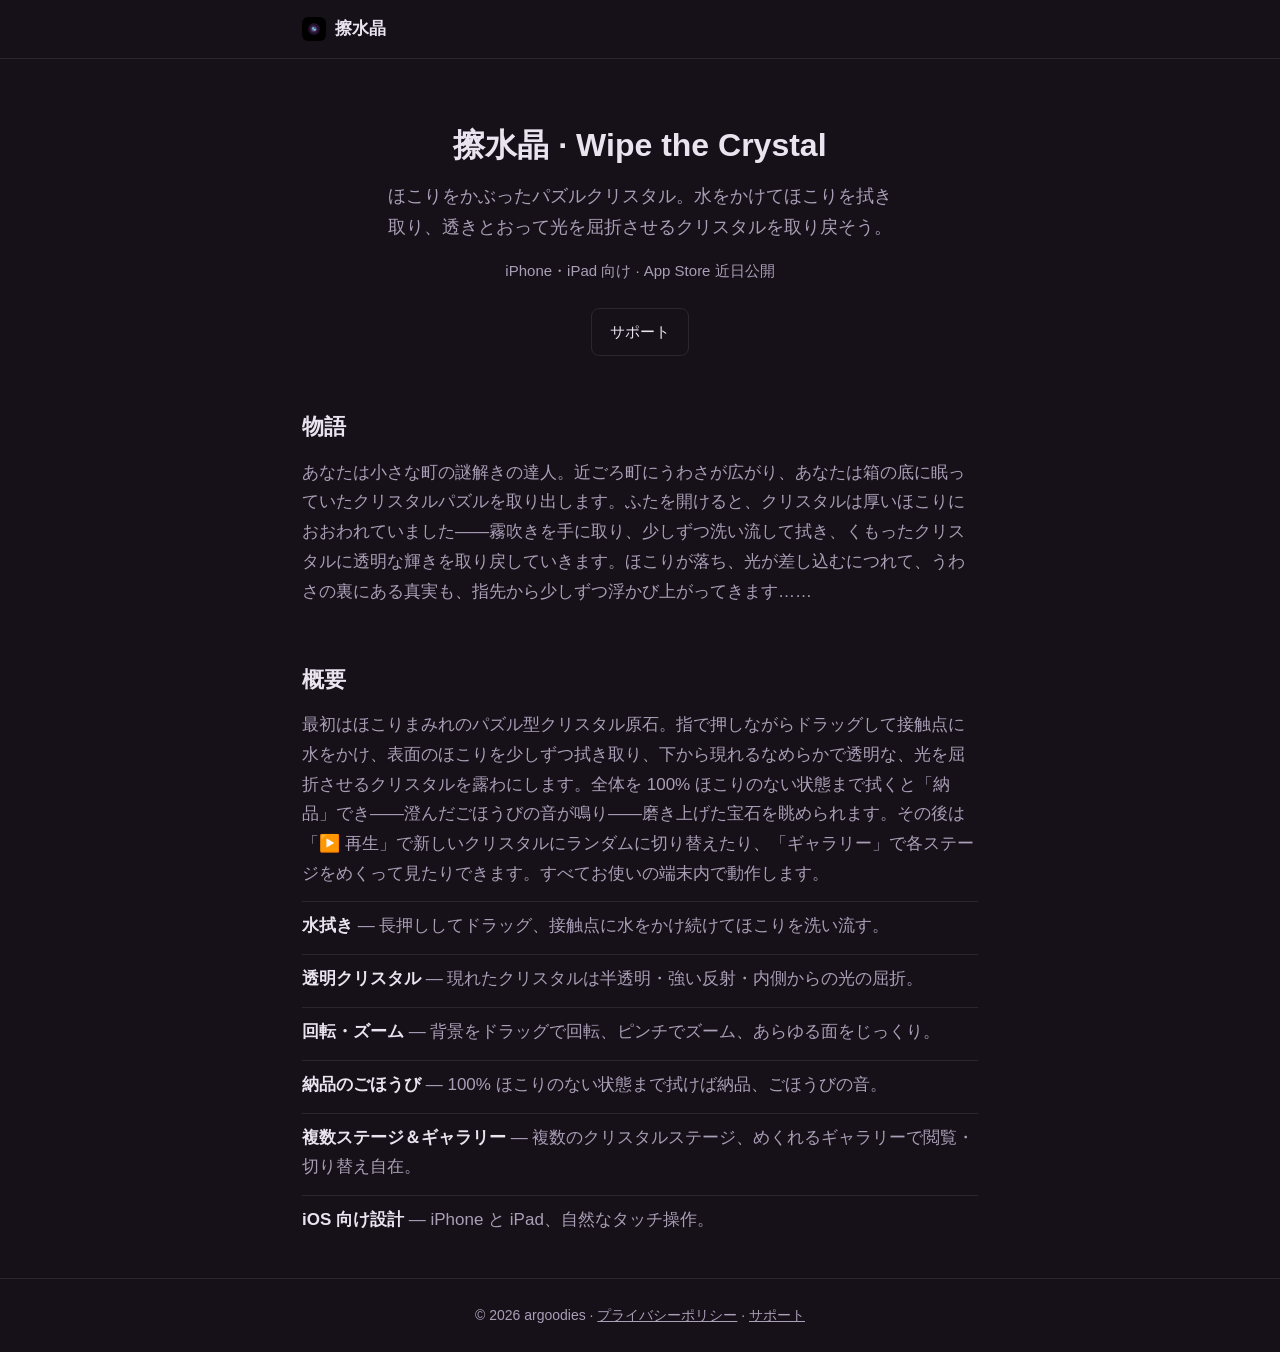
==== index.html @ 5b1e45c4 "Switch the site to Japanese only Rewrite index/support/privacy in Japanese, drop the zh/en bilingual" ====
<!doctype html>
<html lang="ja">
<head>
<meta charset="utf-8">
<meta name="viewport" content="width=device-width,initial-scale=1">
<title>擦水晶 · Wipe the Crystal</title>
<meta name="description" content="擦水晶 — ほこりをかぶったパズルクリスタル。水をかけて拭き、透きとおったクリスタルを取り戻そう。">
<link rel="icon" href="icon.png">
<link rel="apple-touch-icon" href="icon.png">
<link rel="stylesheet" href="style.css">
</head>
<body>
<header class="site"><div class="wrap bar">
  <span class="brand"><img src="icon.png" alt="">擦水晶</span>
</div></header>

<main class="wrap">
  <section class="hero">
    <h1>擦水晶 · Wipe the Crystal</h1>
    <p class="tag">ほこりをかぶったパズルクリスタル。水をかけてほこりを拭き取り、透きとおって光を屈折させるクリスタルを取り戻そう。</p>
    <p class="tag" style="font-size:15px;margin-top:14px">iPhone・iPad 向け · App Store 近日公開</p>
    <div class="cta">
      <a class="btn ghost" href="support.html">サポート</a>
    </div>
  </section>

  <section>
    <h2>物語</h2>
    <p class="muted">あなたは小さな町の謎解きの達人。近ごろ町にうわさが広がり、あなたは箱の底に眠っていたクリスタルパズルを取り出します。ふたを開けると、クリスタルは厚いほこりにおおわれていました——霧吹きを手に取り、少しずつ洗い流して拭き、くもったクリスタルに透明な輝きを取り戻していきます。ほこりが落ち、光が差し込むにつれて、うわさの裏にある真実も、指先から少しずつ浮かび上がってきます……</p>
  </section>

  <section>
    <h2>概要</h2>
    <p class="muted">最初はほこりまみれのパズル型クリスタル原石。指で押しながらドラッグして接触点に水をかけ、表面のほこりを少しずつ拭き取り、下から現れるなめらかで透明な、光を屈折させるクリスタルを露わにします。全体を 100% ほこりのない状態まで拭くと「納品」でき——澄んだごほうびの音が鳴り——磨き上げた宝石を眺められます。その後は「▶️ 再生」で新しいクリスタルにランダムに切り替えたり、「ギャラリー」で各ステージをめくって見たりできます。すべてお使いの端末内で動作します。</p>
    <ul class="feat">
      <li><b>水拭き</b> — 長押ししてドラッグ、接触点に水をかけ続けてほこりを洗い流す。</li>
      <li><b>透明クリスタル</b> — 現れたクリスタルは半透明・強い反射・内側からの光の屈折。</li>
      <li><b>回転・ズーム</b> — 背景をドラッグで回転、ピンチでズーム、あらゆる面をじっくり。</li>
      <li><b>納品のごほうび</b> — 100% ほこりのない状態まで拭けば納品、ごほうびの音。</li>
      <li><b>複数ステージ＆ギャラリー</b> — 複数のクリスタルステージ、めくれるギャラリーで閲覧・切り替え自在。</li>
      <li><b>iOS 向け設計</b> — iPhone と iPad、自然なタッチ操作。</li>
    </ul>
  </section>
</main>

<footer class="site"><div class="wrap">
  © 2026 argoodies · <a href="privacy.html">プライバシーポリシー</a> · <a href="support.html">サポート</a>
</div></footer>
</body>
</html>
---- style.css ----
:root{
  --bg:#161019; --panel:#1f1726; --ink:#e9e4ef; --muted:#a99fb6;
  --accent:#8a6fb0; --line:rgba(255,255,255,.09);
}
*{box-sizing:border-box}
body{
  margin:0; background:var(--bg); color:var(--ink);
  font-size:17px; line-height:1.75;
  font-family:-apple-system,BlinkMacSystemFont,"Segoe UI","PingFang SC","Noto Sans CJK SC",sans-serif;
}
a{color:var(--ink)}
a:hover{color:#fff}
.wrap{max-width:720px; margin:0 auto; padding:0 22px}

header.site{border-bottom:1px solid var(--line)}
.bar{display:flex; align-items:center; gap:12px; height:58px}
.brand{display:flex; align-items:center; gap:9px; font-weight:600}
.brand img{width:24px; height:24px; border-radius:6px}
nav.links{margin-left:auto; display:flex; gap:16px; font-size:15px}
nav.links a{color:var(--muted); text-decoration:none}
nav.links a:hover{color:var(--ink)}
.langbtns{display:flex; gap:4px; margin-left:4px}
.langbtns button{cursor:pointer; border:1px solid var(--line); background:transparent; color:var(--muted);
  border-radius:6px; padding:3px 9px; font-size:13px}
.langbtns button.active{color:var(--ink); border-color:var(--muted)}

.hero{padding:52px 0 30px; text-align:center}
.hero img.appicon{width:76px; height:76px; border-radius:16px; margin-bottom:16px}
h1{font-size:32px; margin:.2em 0; font-weight:700}
.tag{color:var(--muted); font-size:18px; max-width:520px; margin:.4em auto 0}
.cta{margin-top:24px; display:flex; gap:10px; justify-content:center; flex-wrap:wrap}
.btn{display:inline-block; padding:10px 18px; border-radius:8px; text-decoration:none; font-size:15px}
.btn.primary{background:var(--accent); color:#fff}
.btn.ghost{border:1px solid var(--line); color:var(--ink)}

section{padding:22px 0}
h2{font-size:22px; margin:0 0 .5em}
h3{font-size:17px; margin:1.3em 0 .2em; color:var(--ink)}
p{margin:.6em 0}
.muted{color:var(--muted)}
ul{padding-left:20px} li{margin:.25em 0}
.feat{list-style:none; padding:0; margin:12px 0}
.feat li{padding:9px 0; border-top:1px solid var(--line); color:var(--muted)}
.feat li b{color:var(--ink); font-weight:600}
.doc{margin:6px 0 34px}
.doc h2{margin-top:.2em}
.date{color:var(--muted); font-size:14px}
footer.site{border-top:1px solid var(--line); padding:24px 0; color:var(--muted); font-size:14px; text-align:center}
footer.site a{color:var(--muted)}
.lang-en{display:none}
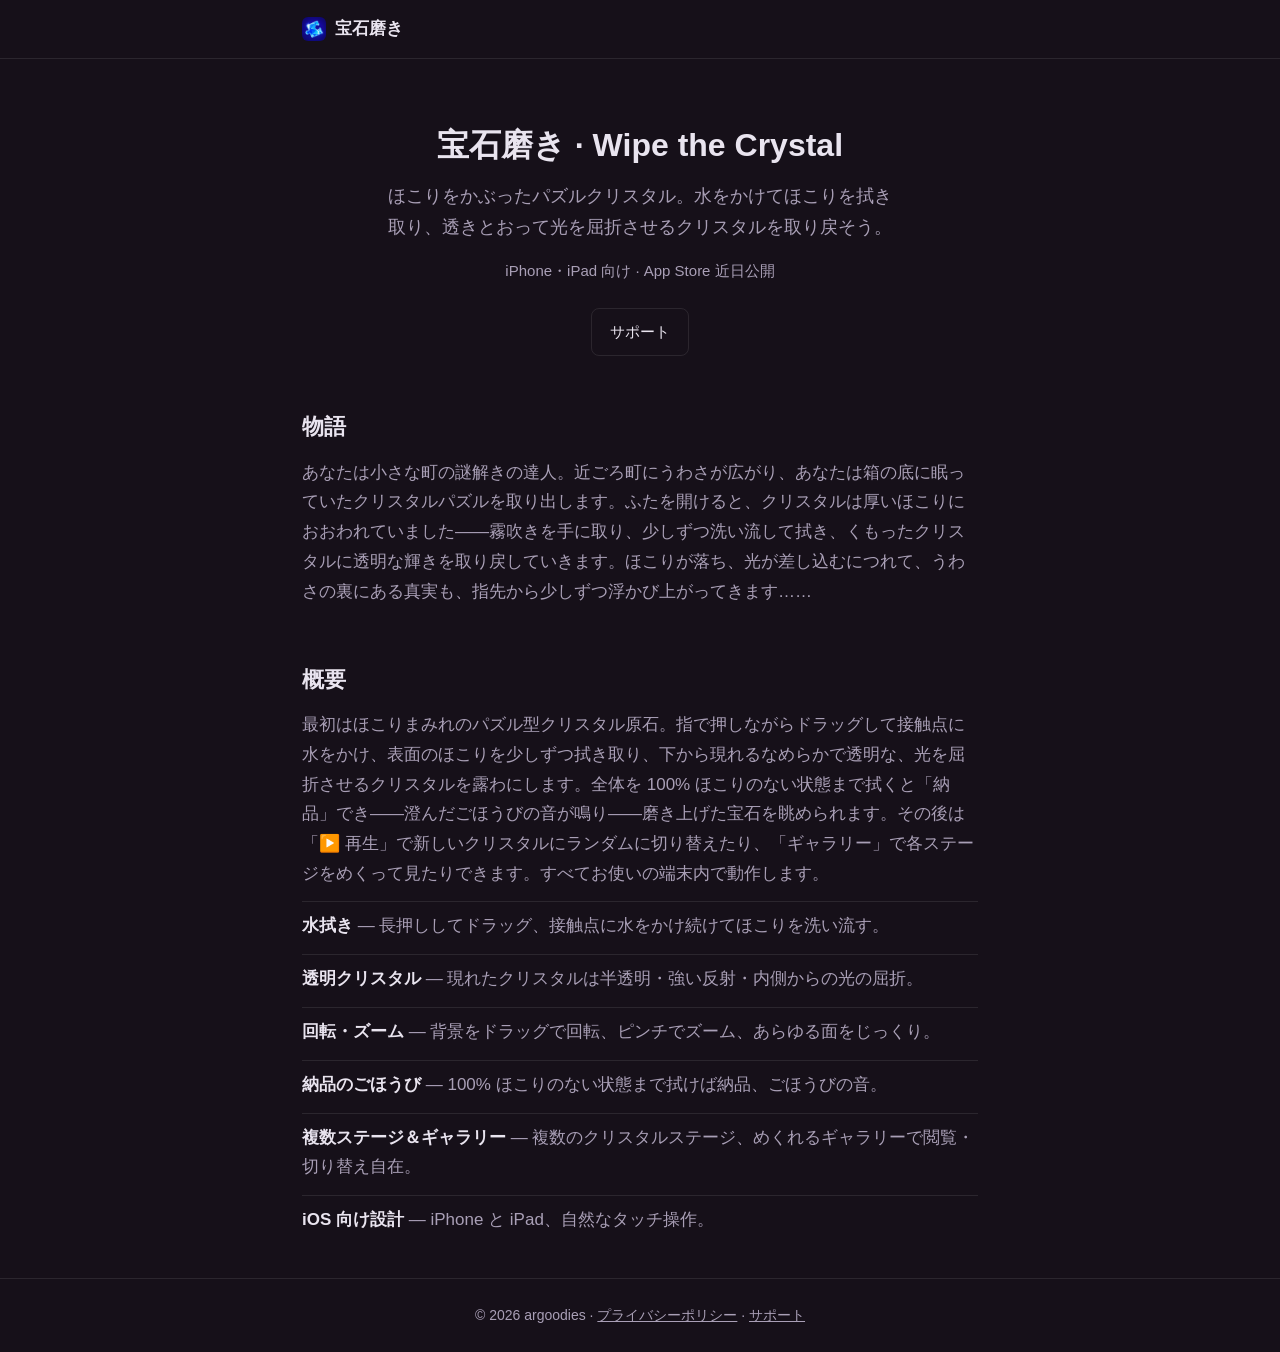
==== commit b0d93787: "Rename brand to 宝石磨き Co-Authored-By: Claude Opus 4.8 <noreply@anthropic.com>" ====
--- a/index.html
+++ b/index.html
@@ -3,20 +3,20 @@
 <head>
 <meta charset="utf-8">
 <meta name="viewport" content="width=device-width,initial-scale=1">
-<title>擦水晶 · Wipe the Crystal</title>
-<meta name="description" content="擦水晶 — ほこりをかぶったパズルクリスタル。水をかけて拭き、透きとおったクリスタルを取り戻そう。">
+<title>宝石磨き · Wipe the Crystal</title>
+<meta name="description" content="宝石磨き — ほこりをかぶったパズルクリスタル。水をかけて拭き、透きとおったクリスタルを取り戻そう。">
 <link rel="icon" href="icon.png">
 <link rel="apple-touch-icon" href="icon.png">
 <link rel="stylesheet" href="style.css">
 </head>
 <body>
 <header class="site"><div class="wrap bar">
-  <span class="brand"><img src="icon.png" alt="">擦水晶</span>
+  <span class="brand"><img src="icon.png" alt="">宝石磨き</span>
 </div></header>
 
 <main class="wrap">
   <section class="hero">
-    <h1>擦水晶 · Wipe the Crystal</h1>
+    <h1>宝石磨き · Wipe the Crystal</h1>
     <p class="tag">ほこりをかぶったパズルクリスタル。水をかけてほこりを拭き取り、透きとおって光を屈折させるクリスタルを取り戻そう。</p>
     <p class="tag" style="font-size:15px;margin-top:14px">iPhone・iPad 向け · App Store 近日公開</p>
     <div class="cta">
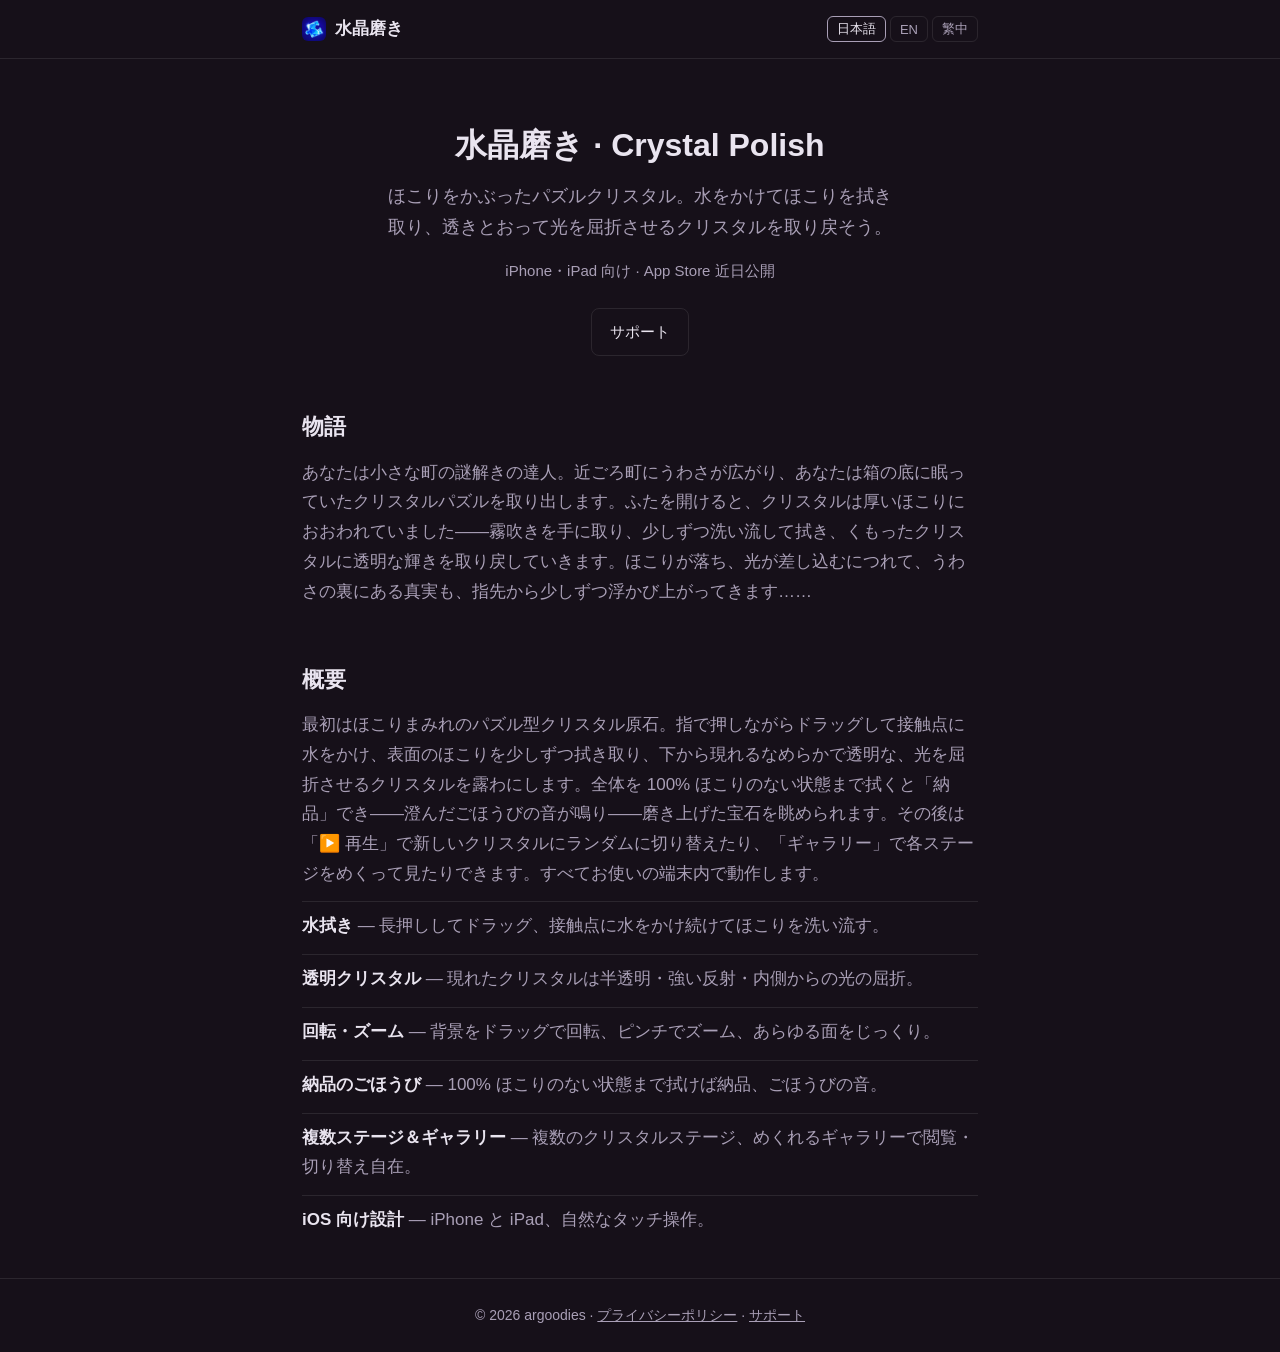
==== commit 1a9ec1e6: "Add Traditional Chinese (擦水晶) alongside Japanese and English Generalize the language toggle to 3 lan" ====
--- a/index.html
+++ b/index.html
@@ -1,50 +1,75 @@
 <!doctype html>
-<html lang="ja">
+<html lang="ja" data-lang="ja">
 <head>
 <meta charset="utf-8">
 <meta name="viewport" content="width=device-width,initial-scale=1">
-<title>宝石磨き · Wipe the Crystal</title>
-<meta name="description" content="宝石磨き — ほこりをかぶったパズルクリスタル。水をかけて拭き、透きとおったクリスタルを取り戻そう。">
+<title>水晶磨き · Crystal Polish · 擦水晶</title>
+<meta name="description" content="水晶磨き / Crystal Polish / 擦水晶 — ほこりをかぶった水晶を水で拭いて磨く癒しの解ストレスゲーム。A relaxing game: spray water to wipe the dust off a crystal and reveal the clear, glinting gem. 噴水擦去水晶上的灰塵，露出透亮折光的水晶。">
+<meta property="og:title" content="水晶磨き · Crystal Polish · 擦水晶">
+<meta property="og:description" content="ほこりをかぶった水晶を拭いて磨く癒しゲーム。Wipe the dust off a crystal and polish it to a clear, glinting gem. 擦去灰塵，讓蒙塵的水晶重新透亮。">
+<meta property="og:type" content="website">
+<meta property="og:image" content="https://argoodies.github.io/crystal-puzzle-page/icon.png">
+<meta name="twitter:card" content="summary">
 <link rel="icon" href="icon.png">
 <link rel="apple-touch-icon" href="icon.png">
 <link rel="stylesheet" href="style.css">
 </head>
 <body>
 <header class="site"><div class="wrap bar">
-  <span class="brand"><img src="icon.png" alt="">宝石磨き</span>
+  <span class="brand"><img src="icon.png" alt=""><span class="lang-ja">水晶磨き</span><span class="lang-en">Crystal Polish</span><span class="lang-zh">擦水晶</span></span>
+  <span class="langbtns"><button data-lang="ja">日本語</button><button data-lang="en">EN</button><button data-lang="zh">繁中</button></span>
 </div></header>
 
 <main class="wrap">
   <section class="hero">
-    <h1>宝石磨き · Wipe the Crystal</h1>
-    <p class="tag">ほこりをかぶったパズルクリスタル。水をかけてほこりを拭き取り、透きとおって光を屈折させるクリスタルを取り戻そう。</p>
-    <p class="tag" style="font-size:15px;margin-top:14px">iPhone・iPad 向け · App Store 近日公開</p>
+    <h1><span class="lang-ja">水晶磨き · Crystal Polish</span><span class="lang-en">Crystal Polish</span><span class="lang-zh">擦水晶 · Crystal Polish</span></h1>
+    <p class="tag">
+      <span class="lang-ja">ほこりをかぶったパズルクリスタル。水をかけてほこりを拭き取り、透きとおって光を屈折させるクリスタルを取り戻そう。</span>
+      <span class="lang-en">A dust-covered puzzle crystal. Spray and wipe away the dust to reveal the clear, glinting gem beneath.</span>
+      <span class="lang-zh">一顆蒙塵的拼圖水晶。噴水擦去灰塵，讓底下透亮、會折射光線的水晶重見天日。</span>
+    </p>
+    <p class="tag" style="font-size:15px;margin-top:14px">
+      <span class="lang-ja">iPhone・iPad 向け · App Store 近日公開</span>
+      <span class="lang-en">Built for iPhone &amp; iPad · Coming soon on the App Store</span>
+      <span class="lang-zh">為 iPhone 與 iPad 打造 · App Store 即將上架</span>
+    </p>
     <div class="cta">
-      <a class="btn ghost" href="support.html">サポート</a>
+      <a class="btn ghost" href="support.html"><span class="lang-ja">サポート</span><span class="lang-en">Support</span><span class="lang-zh">支援中心</span></a>
     </div>
   </section>
 
   <section>
-    <h2>物語</h2>
-    <p class="muted">あなたは小さな町の謎解きの達人。近ごろ町にうわさが広がり、あなたは箱の底に眠っていたクリスタルパズルを取り出します。ふたを開けると、クリスタルは厚いほこりにおおわれていました——霧吹きを手に取り、少しずつ洗い流して拭き、くもったクリスタルに透明な輝きを取り戻していきます。ほこりが落ち、光が差し込むにつれて、うわさの裏にある真実も、指先から少しずつ浮かび上がってきます……</p>
+    <h2><span class="lang-ja">物語</span><span class="lang-en">Story</span><span class="lang-zh">故事</span></h2>
+    <p class="muted">
+      <span class="lang-ja">あなたは小さな町の謎解きの達人。近ごろ町にうわさが広がり、あなたは箱の底に眠っていたクリスタルパズルを取り出します。ふたを開けると、クリスタルは厚いほこりにおおわれていました——霧吹きを手に取り、少しずつ洗い流して拭き、くもったクリスタルに透明な輝きを取り戻していきます。ほこりが落ち、光が差し込むにつれて、うわさの裏にある真実も、指先から少しずつ浮かび上がってきます……</span>
+      <span class="lang-en">You are the puzzle master of a small town. As strange rumors spread, you dig out a long-forgotten crystal puzzle from the bottom of your chest. Lifting the lid, you find it buried under thick dust — so you take up your spray and wash it clean, bit by bit, until the crystal's clear glow returns. As the dust falls away and the light shines through, the truth behind the rumors slowly surfaces beneath your fingertips…</span>
+      <span class="lang-zh">你是小鎮的解謎達人。近來鎮上流言四起，你翻出箱底久未觸碰的水晶拼圖。掀開蓋子，只見它蒙著厚厚一層灰——於是你拿起噴霧，一點一點沖洗、擦拭，讓蒙塵的水晶重新透亮。灰塵落下、光線透入，流言背後的真相也在指尖漸漸浮現……</span>
+    </p>
   </section>
 
   <section>
-    <h2>概要</h2>
-    <p class="muted">最初はほこりまみれのパズル型クリスタル原石。指で押しながらドラッグして接触点に水をかけ、表面のほこりを少しずつ拭き取り、下から現れるなめらかで透明な、光を屈折させるクリスタルを露わにします。全体を 100% ほこりのない状態まで拭くと「納品」でき——澄んだごほうびの音が鳴り——磨き上げた宝石を眺められます。その後は「▶️ 再生」で新しいクリスタルにランダムに切り替えたり、「ギャラリー」で各ステージをめくって見たりできます。すべてお使いの端末内で動作します。</p>
+    <h2><span class="lang-ja">概要</span><span class="lang-en">About</span><span class="lang-zh">簡介</span></h2>
+    <p class="muted">
+      <span class="lang-ja">最初はほこりまみれのパズル型クリスタル原石。指で押しながらドラッグして接触点に水をかけ、表面のほこりを少しずつ拭き取り、下から現れるなめらかで透明な、光を屈折させるクリスタルを露わにします。全体を 100% ほこりのない状態まで拭くと「納品」でき——澄んだごほうびの音が鳴り——磨き上げた宝石を眺められます。その後は「▶️ 再生」で新しいクリスタルにランダムに切り替えたり、「ギャラリー」で各ステージをめくって見たりできます。すべてお使いの端末内で動作します。</span>
+      <span class="lang-en">You start with a dust-covered, puzzle-shaped rough crystal. Hold and drag to spray water at the contact point, wiping the dust away bit by bit to reveal the smooth, translucent, light-refracting crystal underneath. Clean the whole piece to 100% to "deliver" it — a bright reward chime plays — then admire the gem you polished. Afterwards tap Play for a fresh random crystal, or Gallery to page through the levels. Everything runs on your device.</span>
+      <span class="lang-zh">一開始是一塊蒙滿灰塵的拼圖型水晶原石。長按拖曳，在接觸點噴水，把表面的灰塵一點一點擦掉，露出下方光滑、半透明、會折射光線的水晶。整塊擦到 100% 無塵即可「交付」——響起清脆的獎勵音——然後細細欣賞你打磨出的寶石。之後可點「播放」隨機切換到新的水晶，或用「畫廊」翻頁瀏覽各個關卡。全程在你的裝置本機運行。</span>
+    </p>
     <ul class="feat">
-      <li><b>水拭き</b> — 長押ししてドラッグ、接触点に水をかけ続けてほこりを洗い流す。</li>
-      <li><b>透明クリスタル</b> — 現れたクリスタルは半透明・強い反射・内側からの光の屈折。</li>
-      <li><b>回転・ズーム</b> — 背景をドラッグで回転、ピンチでズーム、あらゆる面をじっくり。</li>
-      <li><b>納品のごほうび</b> — 100% ほこりのない状態まで拭けば納品、ごほうびの音。</li>
-      <li><b>複数ステージ＆ギャラリー</b> — 複数のクリスタルステージ、めくれるギャラリーで閲覧・切り替え自在。</li>
-      <li><b>iOS 向け設計</b> — iPhone と iPad、自然なタッチ操作。</li>
+      <li><b><span class="lang-ja">水拭き</span><span class="lang-en">Spray &amp; wipe</span><span class="lang-zh">噴水擦拭</span></b> — <span class="lang-ja">長押ししてドラッグ、接触点に水をかけ続けてほこりを洗い流す。</span><span class="lang-en">press and drag to spray and wash the dust off wherever you touch.</span><span class="lang-zh">長按拖曳，在接觸點持續噴水，把灰塵沖掉。</span></li>
+      <li><b><span class="lang-ja">透明クリスタル</span><span class="lang-en">Clear crystal</span><span class="lang-zh">透明水晶</span></b> — <span class="lang-ja">現れたクリスタルは半透明・強い反射・内側からの光の屈折。</span><span class="lang-en">the revealed crystal is translucent, reflective and glinting.</span><span class="lang-zh">擦出的水晶半透明、強反光、由內透光。</span></li>
+      <li><b><span class="lang-ja">回転・ズーム</span><span class="lang-en">Rotate &amp; zoom</span><span class="lang-zh">旋轉與縮放</span></b> — <span class="lang-ja">背景をドラッグで回転、ピンチでズーム、あらゆる面をじっくり。</span><span class="lang-en">drag to rotate, pinch to zoom, inspect every facet.</span><span class="lang-zh">拖曳背景旋轉、雙指縮放，細看每一個切面。</span></li>
+      <li><b><span class="lang-ja">納品のごほうび</span><span class="lang-en">Deliver &amp; reward</span><span class="lang-zh">交付獎勵</span></b> — <span class="lang-ja">100% ほこりのない状態まで拭けば納品、ごほうびの音。</span><span class="lang-en">clean to 100% to deliver and earn a reward chime.</span><span class="lang-zh">擦到 100% 無塵即可交付，響起獎勵音。</span></li>
+      <li><b><span class="lang-ja">複数ステージ＆ギャラリー</span><span class="lang-en">Levels &amp; gallery</span><span class="lang-zh">多關卡與畫廊</span></b> — <span class="lang-ja">複数のクリスタルステージ、めくれるギャラリーで閲覧・切り替え自在。</span><span class="lang-en">multiple crystal levels, browse the paging gallery and switch anytime.</span><span class="lang-zh">多個水晶關卡，翻頁畫廊隨時瀏覽切換。</span></li>
+      <li><b><span class="lang-ja">iOS 向け設計</span><span class="lang-en">Made for iOS</span><span class="lang-zh">為 iOS 設計</span></b> — <span class="lang-ja">iPhone と iPad、自然なタッチ操作。</span><span class="lang-en">iPhone and iPad, with natural touch controls.</span><span class="lang-zh">iPhone 與 iPad，自然的觸控操作。</span></li>
     </ul>
   </section>
 </main>
 
 <footer class="site"><div class="wrap">
-  © 2026 argoodies · <a href="privacy.html">プライバシーポリシー</a> · <a href="support.html">サポート</a>
+  <span class="lang-ja">© 2026 argoodies · <a href="privacy.html">プライバシーポリシー</a> · <a href="support.html">サポート</a></span>
+  <span class="lang-en">© 2026 argoodies · <a href="privacy.html">Privacy</a> · <a href="support.html">Support</a></span>
+  <span class="lang-zh">© 2026 argoodies · <a href="privacy.html">隱私權政策</a> · <a href="support.html">支援中心</a></span>
 </div></footer>
+<script src="lang.js"></script>
 </body>
 </html>
--- a/style.css
+++ b/style.css
@@ -19,13 +19,12 @@
 nav.links{margin-left:auto; display:flex; gap:16px; font-size:15px}
 nav.links a{color:var(--muted); text-decoration:none}
 nav.links a:hover{color:var(--ink)}
-.langbtns{display:flex; gap:4px; margin-left:4px}
+.langbtns{display:flex; gap:4px; margin-left:auto}
 .langbtns button{cursor:pointer; border:1px solid var(--line); background:transparent; color:var(--muted);
   border-radius:6px; padding:3px 9px; font-size:13px}
 .langbtns button.active{color:var(--ink); border-color:var(--muted)}
 
 .hero{padding:52px 0 30px; text-align:center}
-.hero img.appicon{width:76px; height:76px; border-radius:16px; margin-bottom:16px}
 h1{font-size:32px; margin:.2em 0; font-weight:700}
 .tag{color:var(--muted); font-size:18px; max-width:520px; margin:.4em auto 0}
 .cta{margin-top:24px; display:flex; gap:10px; justify-content:center; flex-wrap:wrap}
@@ -47,4 +46,7 @@
 .date{color:var(--muted); font-size:14px}
 footer.site{border-top:1px solid var(--line); padding:24px 0; color:var(--muted); font-size:14px; text-align:center}
 footer.site a{color:var(--muted)}
-.lang-en{display:none}
+/* 未激活的语言隐藏；激活的语言不加 display 规则 → 保持元素本身的 inline/block */
+html:not([data-lang="ja"]) .lang-ja{display:none}
+html:not([data-lang="en"]) .lang-en{display:none}
+html:not([data-lang="zh"]) .lang-zh{display:none}
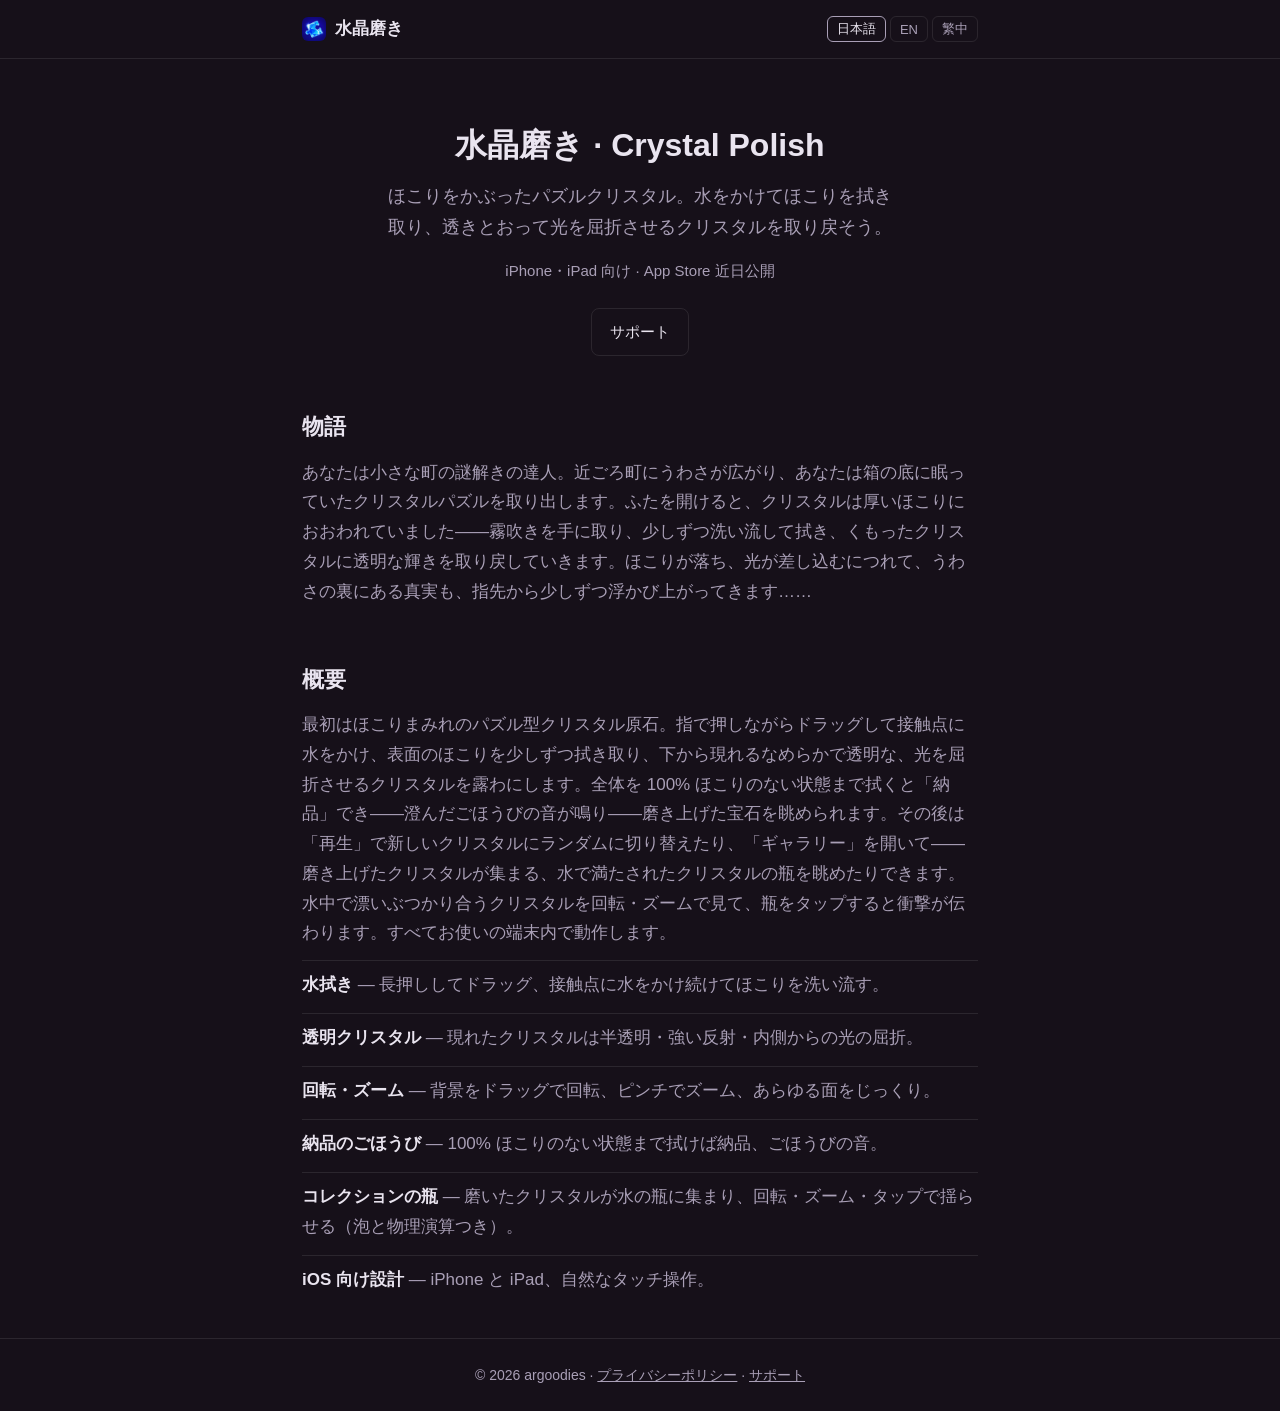
==== commit 058258f4: "Pages: describe the collection jar (not a paging level gallery); refresh gallery text Gallery now op" ====
--- a/index.html
+++ b/index.html
@@ -50,16 +50,16 @@
   <section>
     <h2><span class="lang-ja">概要</span><span class="lang-en">About</span><span class="lang-zh">簡介</span></h2>
     <p class="muted">
-      <span class="lang-ja">最初はほこりまみれのパズル型クリスタル原石。指で押しながらドラッグして接触点に水をかけ、表面のほこりを少しずつ拭き取り、下から現れるなめらかで透明な、光を屈折させるクリスタルを露わにします。全体を 100% ほこりのない状態まで拭くと「納品」でき——澄んだごほうびの音が鳴り——磨き上げた宝石を眺められます。その後は「▶️ 再生」で新しいクリスタルにランダムに切り替えたり、「ギャラリー」で各ステージをめくって見たりできます。すべてお使いの端末内で動作します。</span>
-      <span class="lang-en">You start with a dust-covered, puzzle-shaped rough crystal. Hold and drag to spray water at the contact point, wiping the dust away bit by bit to reveal the smooth, translucent, light-refracting crystal underneath. Clean the whole piece to 100% to "deliver" it — a bright reward chime plays — then admire the gem you polished. Afterwards tap Play for a fresh random crystal, or Gallery to page through the levels. Everything runs on your device.</span>
-      <span class="lang-zh">一開始是一塊蒙滿灰塵的拼圖型水晶原石。長按拖曳，在接觸點噴水，把表面的灰塵一點一點擦掉，露出下方光滑、半透明、會折射光線的水晶。整塊擦到 100% 無塵即可「交付」——響起清脆的獎勵音——然後細細欣賞你打磨出的寶石。之後可點「播放」隨機切換到新的水晶，或用「畫廊」翻頁瀏覽各個關卡。全程在你的裝置本機運行。</span>
+      <span class="lang-ja">最初はほこりまみれのパズル型クリスタル原石。指で押しながらドラッグして接触点に水をかけ、表面のほこりを少しずつ拭き取り、下から現れるなめらかで透明な、光を屈折させるクリスタルを露わにします。全体を 100% ほこりのない状態まで拭くと「納品」でき——澄んだごほうびの音が鳴り——磨き上げた宝石を眺められます。その後は「再生」で新しいクリスタルにランダムに切り替えたり、「ギャラリー」を開いて——磨き上げたクリスタルが集まる、水で満たされたクリスタルの瓶を眺めたりできます。水中で漂いぶつかり合うクリスタルを回転・ズームで見て、瓶をタップすると衝撃が伝わります。すべてお使いの端末内で動作します。</span>
+      <span class="lang-en">You start with a dust-covered, puzzle-shaped rough crystal. Hold and drag to spray water at the contact point, wiping the dust away bit by bit to reveal the smooth, translucent, light-refracting crystal underneath. Clean the whole piece to 100% to "deliver" it — a bright reward chime plays — then admire the gem you polished. Afterwards tap Play for a fresh random crystal, or open the Gallery — a water-filled crystal jar that collects every crystal you've polished, drifting and bumping in the water; rotate and pinch to look around, and tap the jar to send an impact through them. Everything runs on your device.</span>
+      <span class="lang-zh">一開始是一塊蒙滿灰塵的拼圖型水晶原石。長按拖曳，在接觸點噴水，把表面的灰塵一點一點擦掉，露出下方光滑、半透明、會折射光線的水晶。整塊擦到 100% 無塵即可「交付」——響起清脆的獎勵音——然後細細欣賞你打磨出的寶石。之後可點「播放」隨機切換到新的水晶，或開啟「畫廊」——一個裝滿水的水晶寶瓶，收集你打磨過的每一顆水晶，在水中漂浮、互相碰撞；拖曳旋轉、雙指縮放細看，點擊寶瓶還能產生衝擊。全程在你的裝置本機運行。</span>
     </p>
     <ul class="feat">
       <li><b><span class="lang-ja">水拭き</span><span class="lang-en">Spray &amp; wipe</span><span class="lang-zh">噴水擦拭</span></b> — <span class="lang-ja">長押ししてドラッグ、接触点に水をかけ続けてほこりを洗い流す。</span><span class="lang-en">press and drag to spray and wash the dust off wherever you touch.</span><span class="lang-zh">長按拖曳，在接觸點持續噴水，把灰塵沖掉。</span></li>
       <li><b><span class="lang-ja">透明クリスタル</span><span class="lang-en">Clear crystal</span><span class="lang-zh">透明水晶</span></b> — <span class="lang-ja">現れたクリスタルは半透明・強い反射・内側からの光の屈折。</span><span class="lang-en">the revealed crystal is translucent, reflective and glinting.</span><span class="lang-zh">擦出的水晶半透明、強反光、由內透光。</span></li>
       <li><b><span class="lang-ja">回転・ズーム</span><span class="lang-en">Rotate &amp; zoom</span><span class="lang-zh">旋轉與縮放</span></b> — <span class="lang-ja">背景をドラッグで回転、ピンチでズーム、あらゆる面をじっくり。</span><span class="lang-en">drag to rotate, pinch to zoom, inspect every facet.</span><span class="lang-zh">拖曳背景旋轉、雙指縮放，細看每一個切面。</span></li>
       <li><b><span class="lang-ja">納品のごほうび</span><span class="lang-en">Deliver &amp; reward</span><span class="lang-zh">交付獎勵</span></b> — <span class="lang-ja">100% ほこりのない状態まで拭けば納品、ごほうびの音。</span><span class="lang-en">clean to 100% to deliver and earn a reward chime.</span><span class="lang-zh">擦到 100% 無塵即可交付，響起獎勵音。</span></li>
-      <li><b><span class="lang-ja">複数ステージ＆ギャラリー</span><span class="lang-en">Levels &amp; gallery</span><span class="lang-zh">多關卡與畫廊</span></b> — <span class="lang-ja">複数のクリスタルステージ、めくれるギャラリーで閲覧・切り替え自在。</span><span class="lang-en">multiple crystal levels, browse the paging gallery and switch anytime.</span><span class="lang-zh">多個水晶關卡，翻頁畫廊隨時瀏覽切換。</span></li>
+      <li><b><span class="lang-ja">コレクションの瓶</span><span class="lang-en">Collection jar</span><span class="lang-zh">收藏寶瓶</span></b> — <span class="lang-ja">磨いたクリスタルが水の瓶に集まり、回転・ズーム・タップで揺らせる（泡と物理演算つき）。</span><span class="lang-en">every polished crystal gathers in a water-filled jar; rotate, zoom and tap to jostle them, with bubbles and physics.</span><span class="lang-zh">打磨過的水晶會集中到一個水瓶裡，可旋轉、縮放、點擊晃動（含氣泡與物理）。</span></li>
       <li><b><span class="lang-ja">iOS 向け設計</span><span class="lang-en">Made for iOS</span><span class="lang-zh">為 iOS 設計</span></b> — <span class="lang-ja">iPhone と iPad、自然なタッチ操作。</span><span class="lang-en">iPhone and iPad, with natural touch controls.</span><span class="lang-zh">iPhone 與 iPad，自然的觸控操作。</span></li>
     </ul>
   </section>
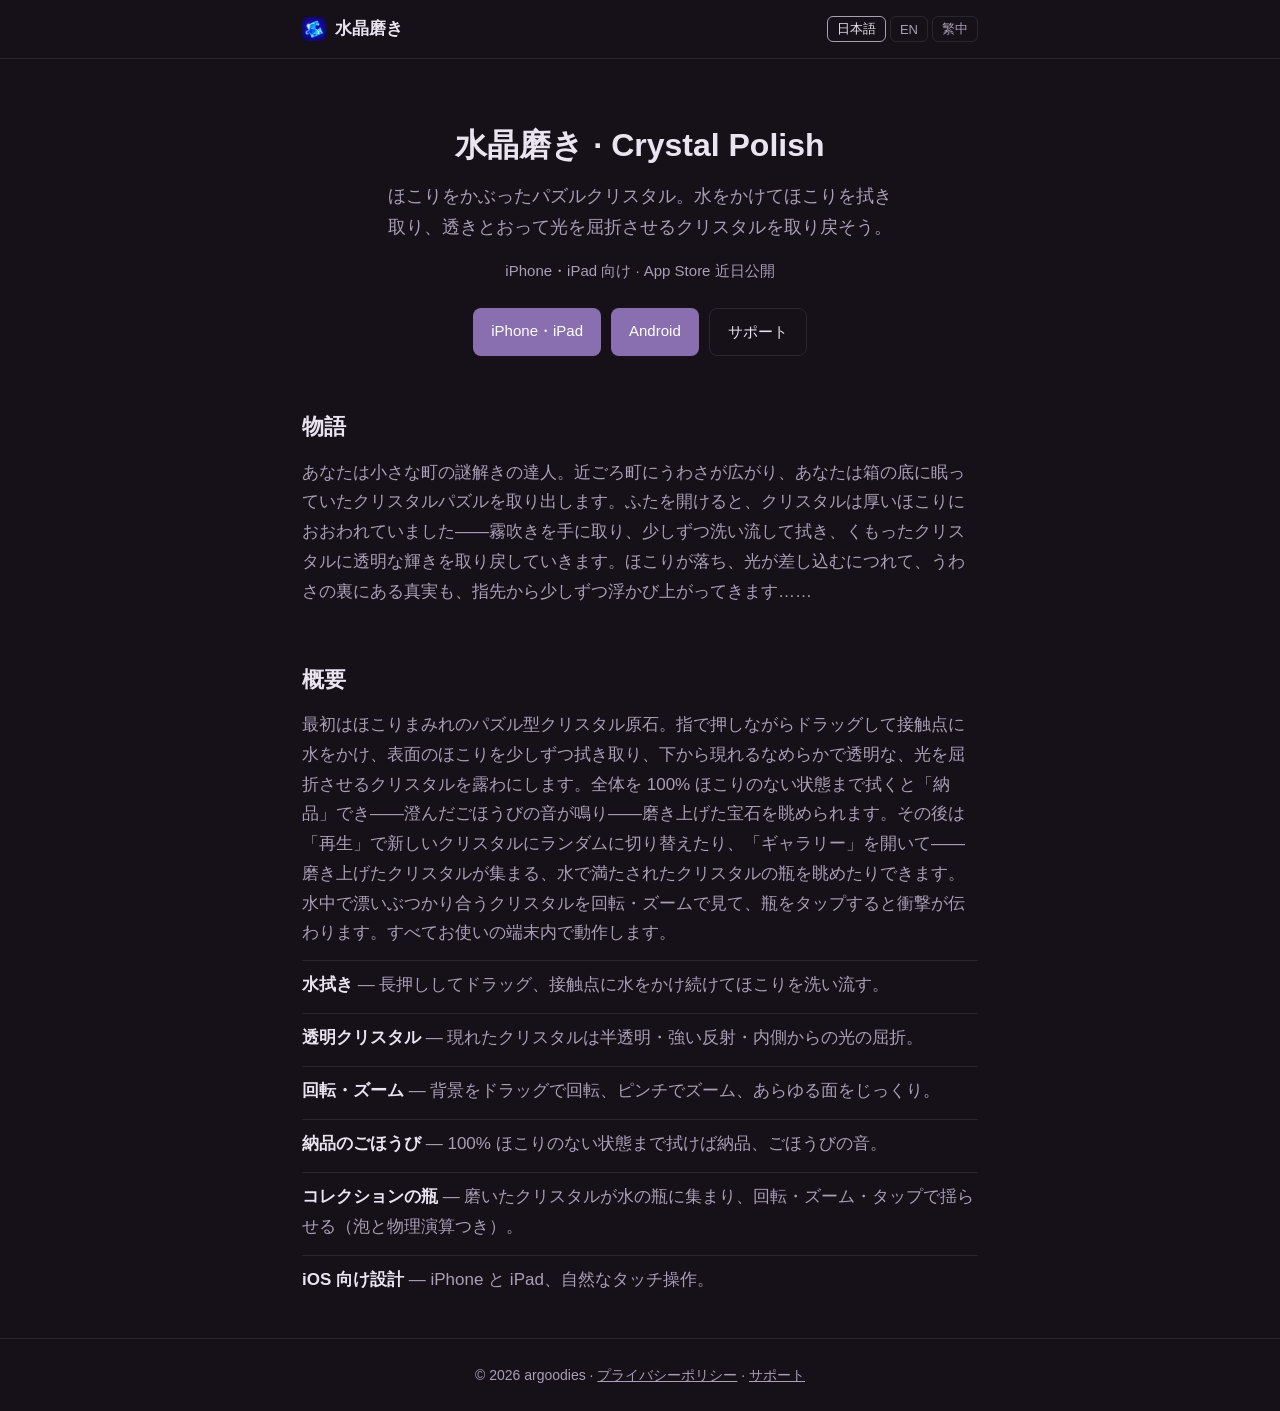
==== commit 00c22265: "Pages: add Android (APK) and iOS (TestFlight) download pages android.html links to the GitHub releas" ====
--- a/index.html
+++ b/index.html
@@ -34,6 +34,8 @@
       <span class="lang-zh">為 iPhone 與 iPad 打造 · App Store 即將上架</span>
     </p>
     <div class="cta">
+      <a class="btn primary" href="ios.html"><span class="lang-ja">iPhone・iPad</span><span class="lang-en">iOS</span><span class="lang-zh">iOS</span></a>
+      <a class="btn primary" href="android.html"><span class="lang-ja">Android</span><span class="lang-en">Android</span><span class="lang-zh">Android</span></a>
       <a class="btn ghost" href="support.html"><span class="lang-ja">サポート</span><span class="lang-en">Support</span><span class="lang-zh">支援中心</span></a>
     </div>
   </section>
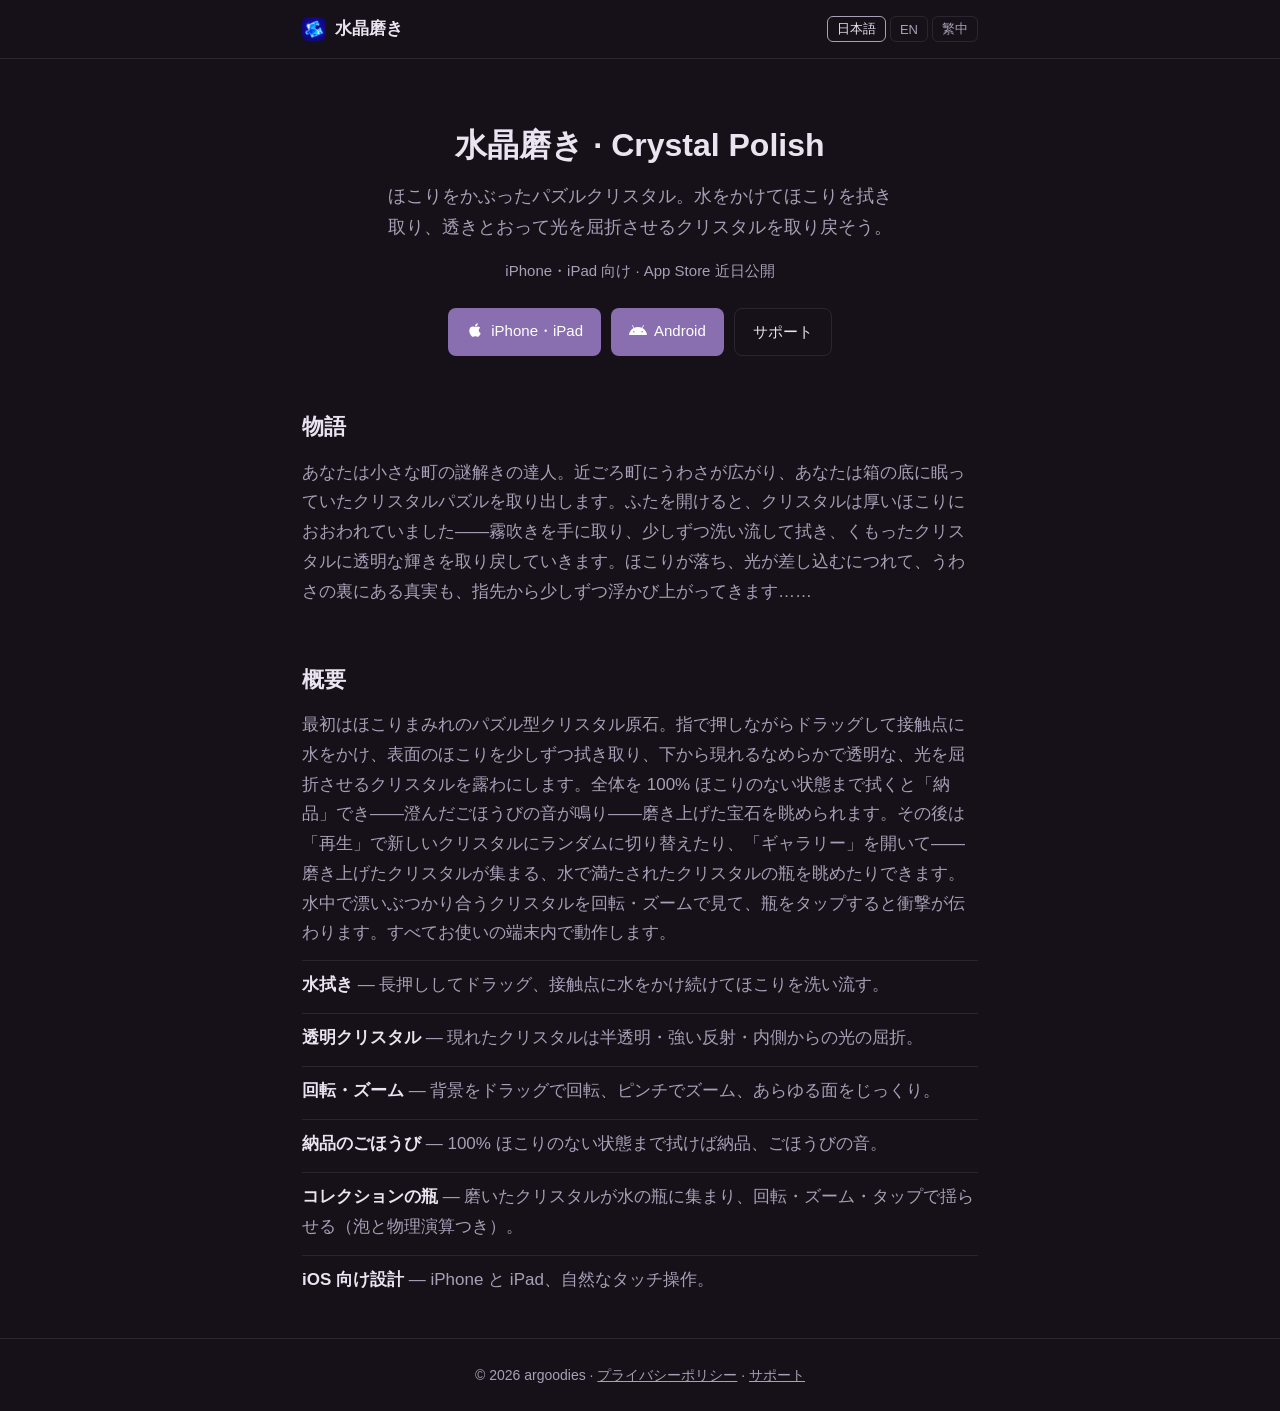
==== commit c6db7262: "Pages: add Apple and Android logos to the download buttons Co-Authored-By: Claude Opus 4.8 <noreply@" ====
--- a/index.html
+++ b/index.html
@@ -34,8 +34,8 @@
       <span class="lang-zh">為 iPhone 與 iPad 打造 · App Store 即將上架</span>
     </p>
     <div class="cta">
-      <a class="btn primary" href="ios.html"><span class="lang-ja">iPhone・iPad</span><span class="lang-en">iOS</span><span class="lang-zh">iOS</span></a>
-      <a class="btn primary" href="android.html"><span class="lang-ja">Android</span><span class="lang-en">Android</span><span class="lang-zh">Android</span></a>
+      <a class="btn primary" href="ios.html"><svg viewBox="0 0 24 24" width="18" height="18" fill="currentColor" style="vertical-align:-3px;margin-right:7px" aria-hidden="true"><path d="M17.05 20.28c-.98.95-2.05.8-3.08.35-1.09-.46-2.09-.48-3.24 0-1.44.62-2.2.44-3.06-.35C2.79 15.25 3.51 7.59 9.05 7.31c1.35.07 2.29.74 3.08.8 1.18-.24 2.31-.93 3.57-.84 1.51.12 2.65.72 3.4 1.8-3.12 1.87-2.38 5.98.48 7.13-.57 1.5-1.31 2.99-2.54 4.09zM12.03 7.25c-.15-2.23 1.66-4.07 3.74-4.25.29 2.58-2.34 4.5-3.74 4.25z"/></svg><span class="lang-ja">iPhone・iPad</span><span class="lang-en">iOS</span><span class="lang-zh">iOS</span></a>
+      <a class="btn primary" href="android.html"><svg viewBox="0 0 24 24" width="18" height="18" fill="currentColor" style="vertical-align:-3px;margin-right:7px" aria-hidden="true"><path d="M17.523 15.3414c-.5511 0-.9993-.4486-.9993-.9997s.4482-.9993.9993-.9993c.5511 0 .9993.4482.9993.9993.0001.5511-.4482.9997-.9993.9997m-11.046 0c-.5511 0-.9993-.4486-.9993-.9997s.4482-.9993.9993-.9993c.5511 0 .9993.4482.9993.9993 0 .5511-.4483.9997-.9993.9997m11.4045-6.02l1.9973-3.4592a.416.416 0 00-.1521-.5676.416.416 0 00-.5676.1521l-2.0223 3.503C15.5902 8.2439 13.8533 7.8508 12 7.8508s-3.5902.3931-5.1367 1.0989L4.841 5.4467a.4161.4161 0 00-.5676-.1521.4157.4157 0 00-.1521.5676l1.9973 3.4592C2.6889 11.1867.3432 14.6589 0 18.761h24c-.3435-4.1021-2.6892-7.5743-6.1185-9.4396"/></svg><span class="lang-ja">Android</span><span class="lang-en">Android</span><span class="lang-zh">Android</span></a>
       <a class="btn ghost" href="support.html"><span class="lang-ja">サポート</span><span class="lang-en">Support</span><span class="lang-zh">支援中心</span></a>
     </div>
   </section>
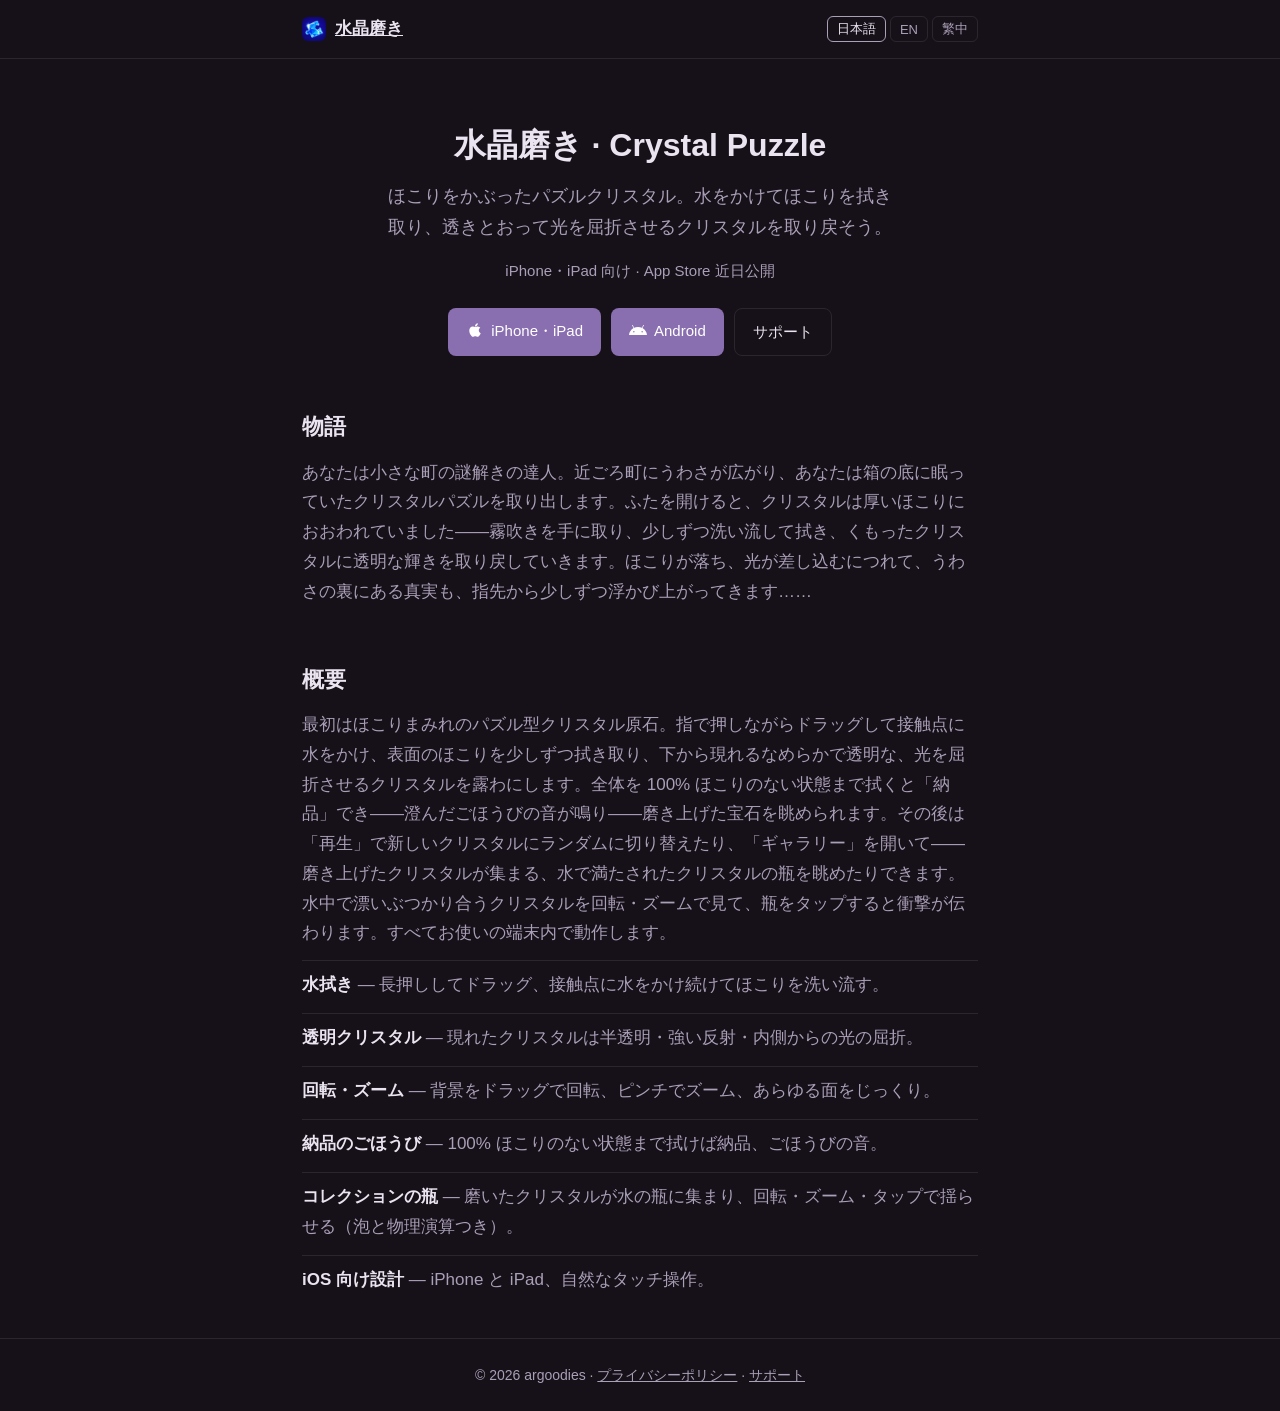
==== commit d262464a: "Pages: rename English name to Crystal Puzzle Co-Authored-By: Claude Opus 4.8 <noreply@anthropic.com>" ====
--- a/index.html
+++ b/index.html
@@ -3,9 +3,9 @@
 <head>
 <meta charset="utf-8">
 <meta name="viewport" content="width=device-width,initial-scale=1">
-<title>水晶磨き · Crystal Polish · 擦水晶</title>
-<meta name="description" content="水晶磨き / Crystal Polish / 擦水晶 — ほこりをかぶった水晶を水で拭いて磨く癒しの解ストレスゲーム。A relaxing game: spray water to wipe the dust off a crystal and reveal the clear, glinting gem. 噴水擦去水晶上的灰塵，露出透亮折光的水晶。">
-<meta property="og:title" content="水晶磨き · Crystal Polish · 擦水晶">
+<title>水晶磨き · Crystal Puzzle · 擦水晶</title>
+<meta name="description" content="水晶磨き / Crystal Puzzle / 擦水晶 — ほこりをかぶった水晶を水で拭いて磨く癒しの解ストレスゲーム。A relaxing game: spray water to wipe the dust off a crystal and reveal the clear, glinting gem. 噴水擦去水晶上的灰塵，露出透亮折光的水晶。">
+<meta property="og:title" content="水晶磨き · Crystal Puzzle · 擦水晶">
 <meta property="og:description" content="ほこりをかぶった水晶を拭いて磨く癒しゲーム。Wipe the dust off a crystal and polish it to a clear, glinting gem. 擦去灰塵，讓蒙塵的水晶重新透亮。">
 <meta property="og:type" content="website">
 <meta property="og:image" content="https://argoodies.github.io/crystal-puzzle-page/icon.png">
@@ -16,13 +16,13 @@
 </head>
 <body>
 <header class="site"><div class="wrap bar">
-  <span class="brand"><img src="icon.png" alt=""><span class="lang-ja">水晶磨き</span><span class="lang-en">Crystal Polish</span><span class="lang-zh">擦水晶</span></span>
+  <a class="brand" href="index.html"><img src="icon.png" alt=""><span class="lang-ja">水晶磨き</span><span class="lang-en">Crystal Puzzle</span><span class="lang-zh">擦水晶</span></a>
   <span class="langbtns"><button data-lang="ja">日本語</button><button data-lang="en">EN</button><button data-lang="zh">繁中</button></span>
 </div></header>
 
 <main class="wrap">
   <section class="hero">
-    <h1><span class="lang-ja">水晶磨き · Crystal Polish</span><span class="lang-en">Crystal Polish</span><span class="lang-zh">擦水晶 · Crystal Polish</span></h1>
+    <h1><span class="lang-ja">水晶磨き · Crystal Puzzle</span><span class="lang-en">Crystal Puzzle</span><span class="lang-zh">擦水晶 · Crystal Puzzle</span></h1>
     <p class="tag">
       <span class="lang-ja">ほこりをかぶったパズルクリスタル。水をかけてほこりを拭き取り、透きとおって光を屈折させるクリスタルを取り戻そう。</span>
       <span class="lang-en">A dust-covered puzzle crystal. Spray and wipe away the dust to reveal the clear, glinting gem beneath.</span>
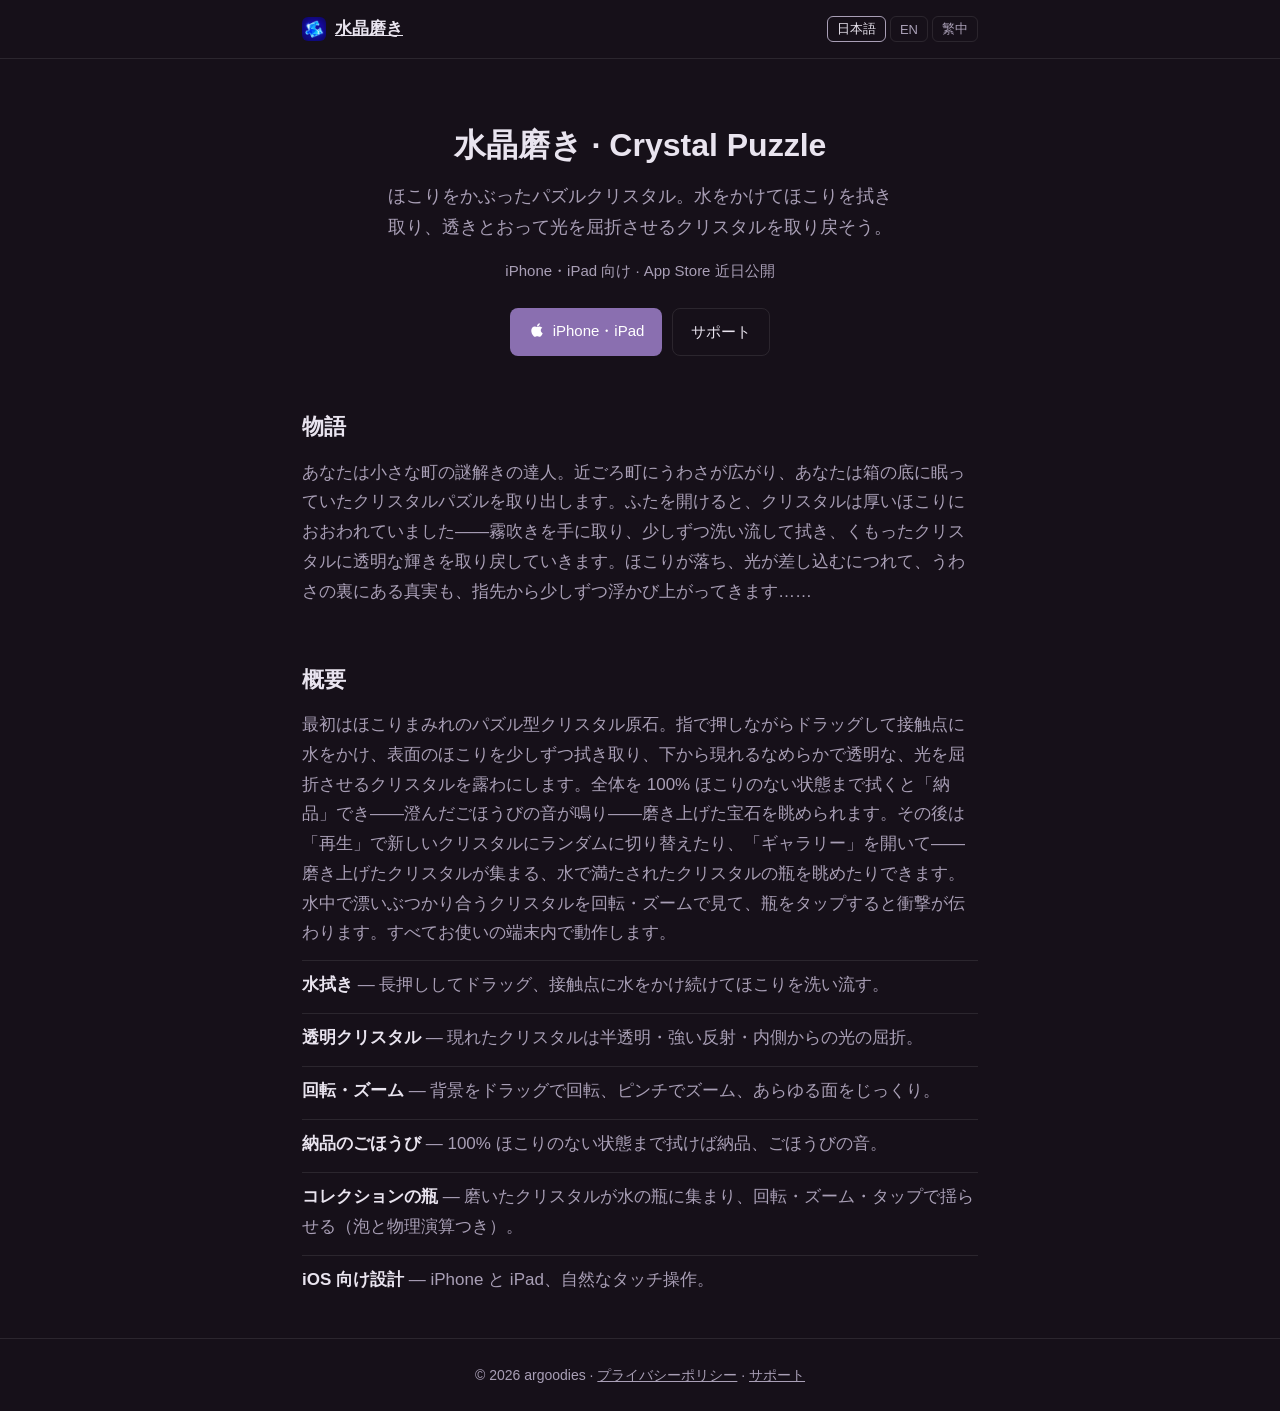
==== commit dffedf74: "page: remove Android download page and all Android links (iOS-only) Co-Authored-By: Claude Opus 4.8 " ====
--- a/index.html
+++ b/index.html
@@ -35,7 +35,6 @@
     </p>
     <div class="cta">
       <a class="btn primary" href="ios.html"><svg viewBox="0 0 24 24" width="18" height="18" fill="currentColor" style="vertical-align:-3px;margin-right:7px" aria-hidden="true"><path d="M17.05 20.28c-.98.95-2.05.8-3.08.35-1.09-.46-2.09-.48-3.24 0-1.44.62-2.2.44-3.06-.35C2.79 15.25 3.51 7.59 9.05 7.31c1.35.07 2.29.74 3.08.8 1.18-.24 2.31-.93 3.57-.84 1.51.12 2.65.72 3.4 1.8-3.12 1.87-2.38 5.98.48 7.13-.57 1.5-1.31 2.99-2.54 4.09zM12.03 7.25c-.15-2.23 1.66-4.07 3.74-4.25.29 2.58-2.34 4.5-3.74 4.25z"/></svg><span class="lang-ja">iPhone・iPad</span><span class="lang-en">iOS</span><span class="lang-zh">iOS</span></a>
-      <a class="btn primary" href="android.html"><svg viewBox="0 0 24 24" width="18" height="18" fill="currentColor" style="vertical-align:-3px;margin-right:7px" aria-hidden="true"><path d="M17.523 15.3414c-.5511 0-.9993-.4486-.9993-.9997s.4482-.9993.9993-.9993c.5511 0 .9993.4482.9993.9993.0001.5511-.4482.9997-.9993.9997m-11.046 0c-.5511 0-.9993-.4486-.9993-.9997s.4482-.9993.9993-.9993c.5511 0 .9993.4482.9993.9993 0 .5511-.4483.9997-.9993.9997m11.4045-6.02l1.9973-3.4592a.416.416 0 00-.1521-.5676.416.416 0 00-.5676.1521l-2.0223 3.503C15.5902 8.2439 13.8533 7.8508 12 7.8508s-3.5902.3931-5.1367 1.0989L4.841 5.4467a.4161.4161 0 00-.5676-.1521.4157.4157 0 00-.1521.5676l1.9973 3.4592C2.6889 11.1867.3432 14.6589 0 18.761h24c-.3435-4.1021-2.6892-7.5743-6.1185-9.4396"/></svg><span class="lang-ja">Android</span><span class="lang-en">Android</span><span class="lang-zh">Android</span></a>
       <a class="btn ghost" href="support.html"><span class="lang-ja">サポート</span><span class="lang-en">Support</span><span class="lang-zh">支援中心</span></a>
     </div>
   </section>
